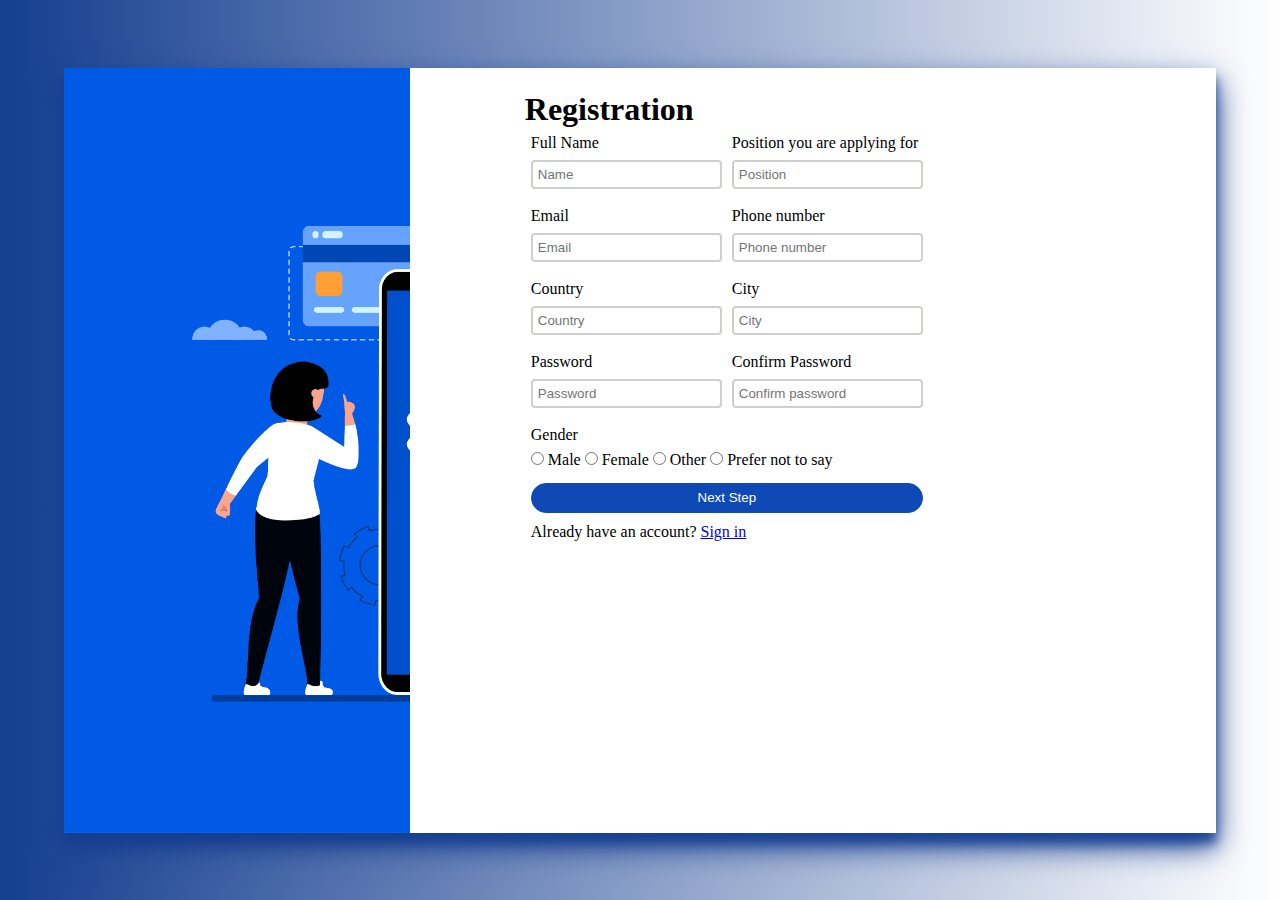
==== task1/index.html @ 70bc5672 "task1 completed" ====
<!DOCTYPE html>
<html lang="en">
  <head>
    <meta charset="UTF-8" />
    <meta http-equiv="X-UA-Compatible" content="IE=edge" />
    <meta name="viewport" content="width=device-width, initial-scale=1.0" />
    <link rel="stylesheet" href="style.css" />
    <title>Registration</title>
  </head>
  <body>
    <div class="box">
      <div class="container">
        <div class="sm-box1">
        </div>
        <div class="sm-box2">
          <h1>Registration</h1>
          <form action="">
            <table>
              <tr>
                <td>
                  <label for="">Full Name</label><br />
                  <input type="text" placeholder="Name" required />
                </td>
                <td>
                  <label for="">Position you are applying for</label><br />
                  <input type="text" placeholder="Position" required />
                </td>
              </tr>
              <tr>
                <td>
                  <label for="">Email</label><br />
                  <input type="Email" placeholder="Email" required />
                </td>
                <td>
                  <label for="">Phone number</label><br />
                  <input type="number" placeholder="Phone number" required />
                </td>
              </tr>
              <tr>
                <td>
                  <label for="">Country</label><br />
                  <input type="text" placeholder="Country" />
                </td>
                <td>
                  <label for="">City</label><br />
                  <input type="text" placeholder="City" required />
                </td>
              </tr>
              <tr>
                <td>
                  <label for="">Password</label><br />
                  <input type="password" placeholder="Password" required />
                </td>
                <td>
                  <label for="">Confirm Password</label><br />
                  <input
                    type="password"
                    placeholder="Confirm password"
                    required
                  />
                </td>
              </tr>
              <tr>
                <td colspan="2">
                  <label for="">Gender</label> <br />
                  <input type="radio" id="male" name="gender" />
                  <label for="male">Male</label>
                  <input type="radio" id="female" name="gender" />
                  <label for="female">Female</label>
                  <input type="radio" id="other" name="gender" />
                  <label for="other">Other</label>
                  <input type="radio" id="prefer not to say" name="gender" />
                  <label for="prefer not to say">Prefer not to say</label><br />
                </td>
              </tr>
              <tr>
                <td colspan="2">
                  <button>Next Step</button>
                </td>
              </tr>
              <tr>
                <td colspan="2">
                  Already have an account? <a href="#">Sign in</a>
                </td>
              </tr>
            </table>
          </form>
        </div>
      </div>
    </div>
  </body>
</html>
---- task1/style.css ----
* {
  margin: 0;
  padding: 0;
  box-sizing: border-box;
}
body {
  display: flex;
  height: 100vh;
  justify-content: center;
  align-items: center;

  background-image: linear-gradient(
    to left,
    rgba(255, 0, 0, 0),
    rgb(21, 62, 144)
  );
}
.box {
  width: 90vw;
  height: 85vh;
  position: relative;
  background-color: #fff;
  box-shadow: 0 14px 28px rgba(21, 62, 144, 1),
    0 10px 10px rgba(21, 62, 144, 0.8);
}
.container .sm-box1,
.sm-box2 {
  display: inline-block;
}
.sm-box1 {
  position: absolute;
  top: 0;
  width: 30%;
  height: 100%;
  background-image: url("./login.jpg");
  background-repeat: no-repeat;
  background-size: cover;
}
.sm-box2 {
  margin-left: 40%;
  margin-top: 2%;
}
input {
  padding: 5px;
  margin: 8px 0;
  border: 2px solid #cdd0cb;
  border-radius: 4px;
  color: #cdd0cb;
}
td {
  padding: 4px;
}
button{
    border-radius: 15px;
    background-color: #0e49b5;
    color: #fff;
    width: 100%;
    height: 30px;
    border: 1px solid #0e49b5;
}
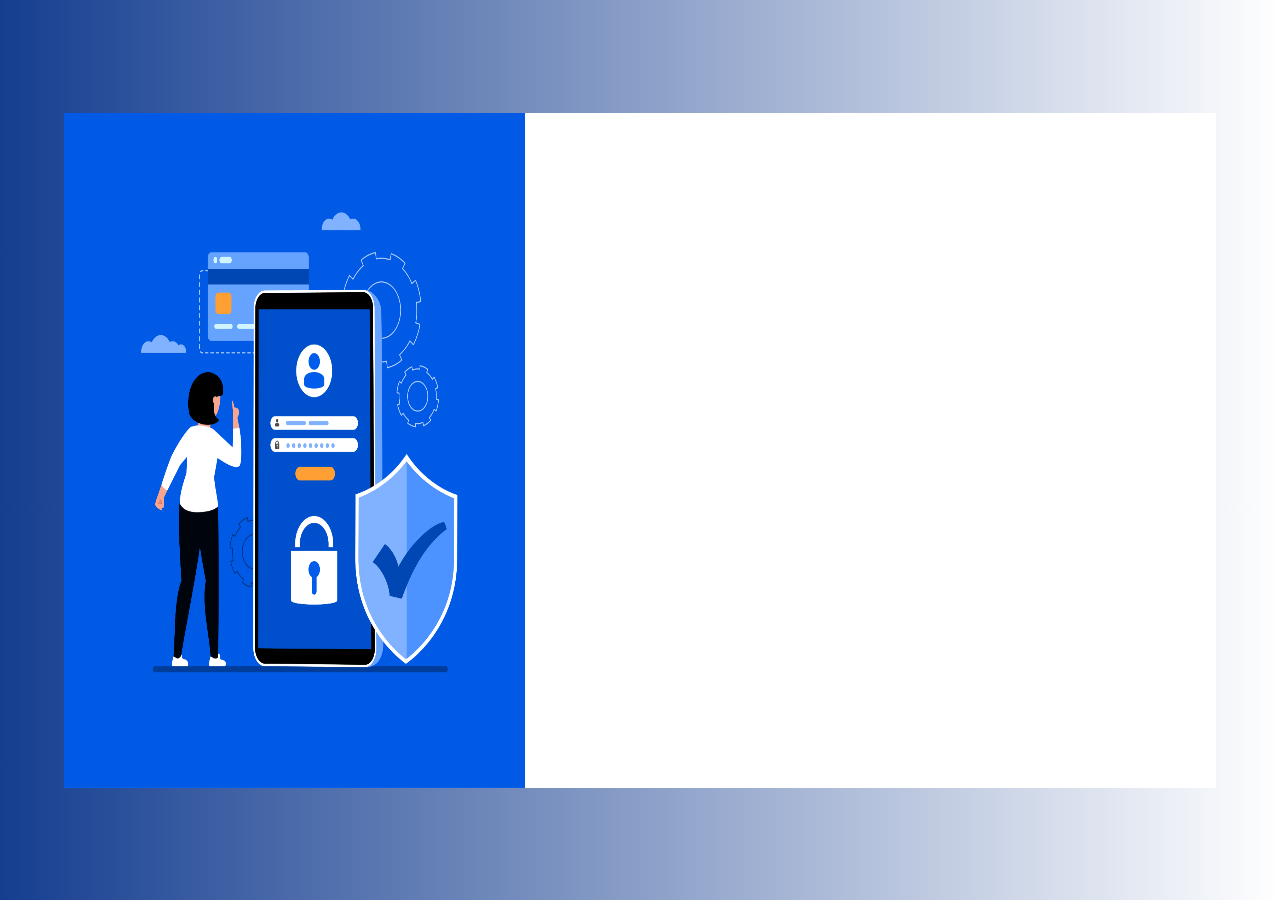
==== commit d104d4f4: "completed layout" ====
--- a/task1/index.html
+++ b/task1/index.html
@@ -1,92 +1,31 @@
 <!DOCTYPE html>
 <html lang="en">
-  <head>
-    <meta charset="UTF-8" />
-    <meta http-equiv="X-UA-Compatible" content="IE=edge" />
-    <meta name="viewport" content="width=device-width, initial-scale=1.0" />
-    <link rel="stylesheet" href="style.css" />
-    <title>Registration</title>
-  </head>
-  <body>
-    <div class="box">
-      <div class="container">
-        <div class="sm-box1">
-        </div>
-        <div class="sm-box2">
-          <h1>Registration</h1>
-          <form action="">
-            <table>
-              <tr>
-                <td>
-                  <label for="">Full Name</label><br />
-                  <input type="text" placeholder="Name" required />
-                </td>
-                <td>
-                  <label for="">Position you are applying for</label><br />
-                  <input type="text" placeholder="Position" required />
-                </td>
-              </tr>
-              <tr>
-                <td>
-                  <label for="">Email</label><br />
-                  <input type="Email" placeholder="Email" required />
-                </td>
-                <td>
-                  <label for="">Phone number</label><br />
-                  <input type="number" placeholder="Phone number" required />
-                </td>
-              </tr>
-              <tr>
-                <td>
-                  <label for="">Country</label><br />
-                  <input type="text" placeholder="Country" />
-                </td>
-                <td>
-                  <label for="">City</label><br />
-                  <input type="text" placeholder="City" required />
-                </td>
-              </tr>
-              <tr>
-                <td>
-                  <label for="">Password</label><br />
-                  <input type="password" placeholder="Password" required />
-                </td>
-                <td>
-                  <label for="">Confirm Password</label><br />
-                  <input
-                    type="password"
-                    placeholder="Confirm password"
-                    required
-                  />
-                </td>
-              </tr>
-              <tr>
-                <td colspan="2">
-                  <label for="">Gender</label> <br />
-                  <input type="radio" id="male" name="gender" />
-                  <label for="male">Male</label>
-                  <input type="radio" id="female" name="gender" />
-                  <label for="female">Female</label>
-                  <input type="radio" id="other" name="gender" />
-                  <label for="other">Other</label>
-                  <input type="radio" id="prefer not to say" name="gender" />
-                  <label for="prefer not to say">Prefer not to say</label><br />
-                </td>
-              </tr>
-              <tr>
-                <td colspan="2">
-                  <button>Next Step</button>
-                </td>
-              </tr>
-              <tr>
-                <td colspan="2">
-                  Already have an account? <a href="#">Sign in</a>
-                </td>
-              </tr>
-            </table>
-          </form>
-        </div>
+<head>
+  <meta charset="UTF-8">
+  <meta http-equiv="X-UA-Compatible" content="IE=edge">
+  <meta name="viewport" content="width=device-width, initial-scale=1.0">
+  <link rel="stylesheet" href="./assets/css/style.css">
+  <title>registration</title>
+</head>
+<body>
+  <!-- container -->
+  <div class="container">
+    <!-- login -->
+    <div class="login">
+      <!-- left-side-image -->
+      <div class="login-image">
+        <img src="./assets/images/login.jpg" alt="login-image">
+
       </div>
+      <!-- input form  -->
+      <div class="form">
+
+      </div>
+      
+
     </div>
-  </body>
-</html>
+
+  </div>
+  
+</body>
+</html>--- a/task1/assets/css/style.css
+++ b/task1/assets/css/style.css
@@ -0,0 +1,35 @@
+* {
+  margin: 0;
+  padding: 0;
+  box-sizing: border-box;
+}
+.container {
+  height: 100vh;
+  background-image: linear-gradient(
+    to left,
+    rgba(255, 0, 0, 0),
+    rgb(21, 62, 144)
+  );
+
+  display: flex;
+  justify-content: center;
+  align-items: center;
+}
+
+.login {
+  background-color: #ffffff;
+  height: 75%;
+  width: 90%;
+  display: flex;
+}
+.login-image {
+  /* background-color: blueviolet; */
+  width: 40%;
+  height: auto;
+  display: flex;
+}
+img {
+  display: flex;
+  width: 100%;
+  height: auto;
+}
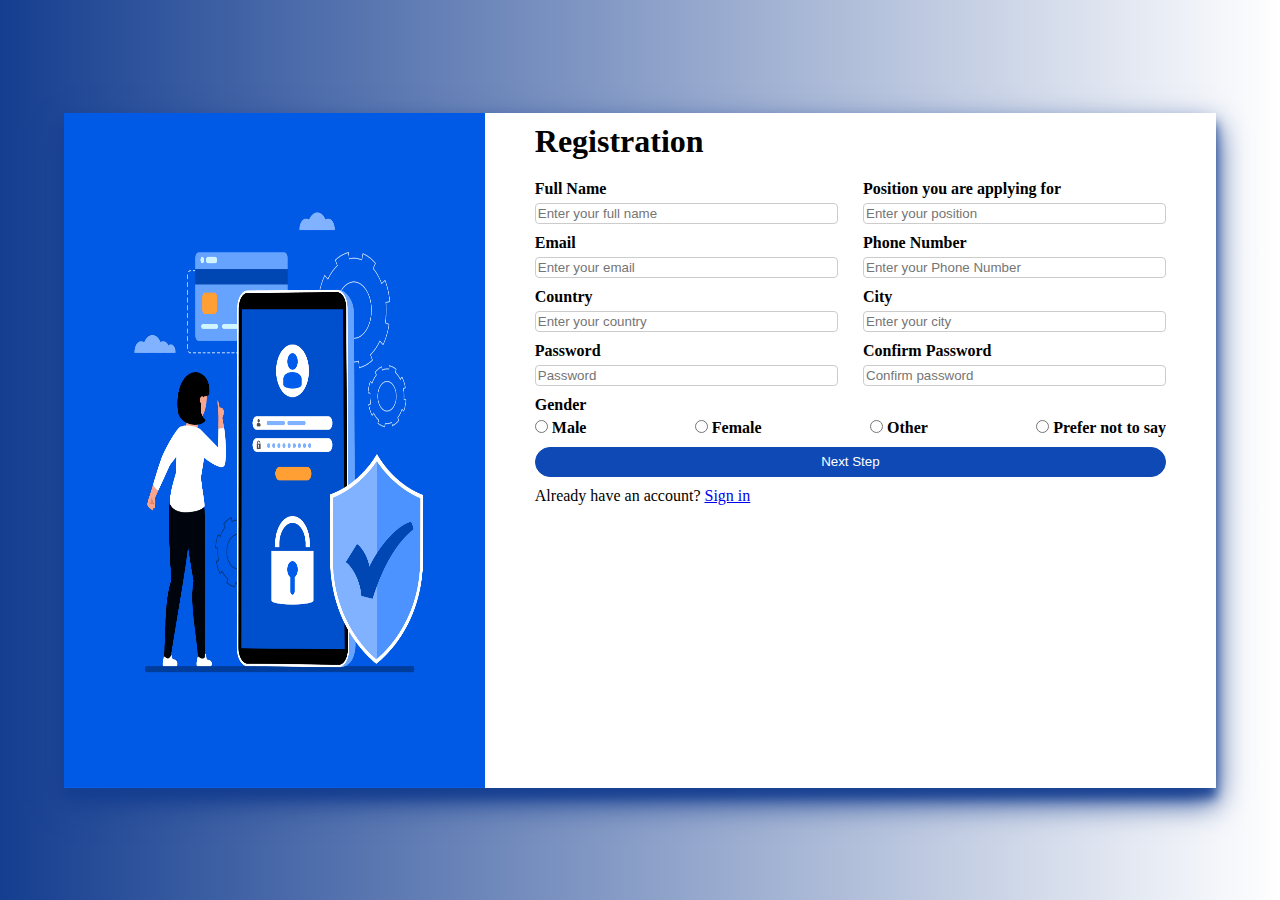
==== commit 95074479: "done2.0" ====
--- a/task1/index.html
+++ b/task1/index.html
@@ -1,31 +1,105 @@
 <!DOCTYPE html>
 <html lang="en">
-<head>
-  <meta charset="UTF-8">
-  <meta http-equiv="X-UA-Compatible" content="IE=edge">
-  <meta name="viewport" content="width=device-width, initial-scale=1.0">
-  <link rel="stylesheet" href="./assets/css/style.css">
-  <title>registration</title>
-</head>
-<body>
-  <!-- container -->
-  <div class="container">
-    <!-- login -->
-    <div class="login">
-      <!-- left-side-image -->
-      <div class="login-image">
-        <img src="./assets/images/login.jpg" alt="login-image">
+  <head>
+    <meta charset="UTF-8" />
+    <meta http-equiv="X-UA-Compatible" content="IE=edge" />
+    <meta name="viewport" content="width=device-width, initial-scale=1.0" />
+    <link rel="stylesheet" href="./assets/css/style.css" />
+    <title>registration</title>
+  </head>
+  <body>
+    <!-- container -->
+    <div class="container">
+      <!-- login -->
+      <div class="login">
+        <!-- left-side-image -->
+        <div class="login-image">
+          <img src="./assets/images/login.jpg" alt="login-image" />
+        </div>
+        <!-- input form  -->
+        <div class="form-group">
+          <h1>Registration</h1>
+          <div class="form-input">
+            <!-- row 1 -->
+            <div class="row">
+              <div class="row-col1">
+                <label class="d-block" for="fullname">Full Name</label>
+                <input type="text" id="fullname" placeholder="Enter your full name" required/>
+              </div>
+              <div class="row-col2">
+                <label class="d-block" for="position"
+                  >Position you are applying for</label
+                >
+                <input type="text" id="position" placeholder="Enter your position" required/>
+              </div>
+            </div>
+            <!-- row 2 -->
+            <div class="row">
+              <div class="row-col1">
+                <label class="d-block" for="email">Email</label>
+                <input type="email" id="email" placeholder="Enter your email" required/>
+              </div>
+              <div class="row-col2">
+                <label class="d-block" for="phonenumber">Phone Number</label>
+                <input type="number" id="phonenumber" placeholder="Enter your Phone Number" required/>
+              </div>
+            </div>
+            <!-- row 3 -->
+            <div class="row">
+              <div class="row-col1">
+                <label class="d-block" for="country">Country</label>
+                <input type="text" id="country" placeholder="Enter your country" required/>
+              </div>
+              <div class="row-col2">
+                <label class="d-block" for="city">City</label>
+                <input type="text" id="city" placeholder="Enter your city" required/>
+              </div>
+            </div>
+            <!-- row 4 -->
+            <div class="row">
+              <div class="row-col1">
+                <label class="d-block" for="password">Password</label>
+                <input type="password" id="password" placeholder="Password" required/>
+              </div>
+              <div class="row-col2">
+                <label class="d-block" for="confirmpassword"
+                  >Confirm Password</label
+                >
+                <input type="password" id="confirmpassword" placeholder="Confirm password" required/>
+              </div>
+            </div>
+            <!-- row 5 Gender -->
+            <div class="gender">
+              <label class="d-block" for="">Gender</label>
+              <div class="d-flex">
+                <div>
+                  <input type="radio" id="male" name="gender" required/>
+                  <label for="male">Male</label>
+                </div>
+                <div>
+                  <input type="radio" id="female" name="gender" required/>
+                  <label for="male">Female</label>
+                </div>
+                <div>
+                  <input type="radio" id="other" name="gender" required/>
+                  <label for="other">Other</label>
+                </div>
+                <div>
+                  <input type="radio" id="prefernottosay" name="gender" required/>
+                  <label for="prefernottosay">Prefer not to say</label>
+                </div>
+              </div>
+            </div>
 
+            <!-- row 6 button  -->
+            <div><button>Next Step</button></div>
+
+            <!-- row 7 Already have an account ? Sign in  -->
+            <div>Already have an account? <a href="#">Sign in</a></div>
+
+          </div>
+        </div>
       </div>
-      <!-- input form  -->
-      <div class="form">
-
-      </div>
-      
-
     </div>
-
-  </div>
-  
-</body>
-</html>+  </body>
+</html>
--- a/task1/assets/css/style.css
+++ b/task1/assets/css/style.css
@@ -2,6 +2,9 @@
   margin: 0;
   padding: 0;
   box-sizing: border-box;
+}
+html{
+  font-size: 16px;
 }
 .container {
   height: 100vh;
@@ -21,6 +24,8 @@
   height: 75%;
   width: 90%;
   display: flex;
+  box-shadow: 0 14px 28px rgba(21, 62, 144, 1),
+    0 10px 10px rgba(21, 62, 144, 0.8);
 }
 .login-image {
   /* background-color: blueviolet; */
@@ -33,3 +38,67 @@
   width: 100%;
   height: auto;
 }
+
+.form-group{
+  margin: 10px 50px;
+  width: 60%;
+}
+.form-group h1{
+  margin: 0 0 20px 0;
+}
+.d-block{
+  display: block;
+}
+.d-flex{
+  display: flex;
+  justify-content: space-between;
+}
+.row{
+  display: flex;
+  justify-content: space-between;
+  margin-bottom: 10px;
+}
+
+.row-col1{
+  width: 48%;
+}
+
+.row-col2{
+  width: 48%;
+}
+.row input{
+  width: 100%;
+}
+.gender{
+  
+}
+label{
+  font-weight: bold;
+  margin-bottom: 5px;
+}
+button{
+  border-radius: 15px;
+  background-color: #0e49b5;
+  color: #fff;
+  width: 100%;
+  height: 30px;
+  border: 1px solid #0e49b5;
+  outline: none;
+  margin: 10px 0;
+}
+
+h1{
+  font-size: 2rem;
+}
+
+@media only screen and (max-width: 950px){
+  html{
+    font-size: 8px;
+  }
+
+}
+input[type=text],input[type=email],input[type=password],input[type=number]{
+  padding: 2px;
+  border: 1px solid #ccc;
+  border-radius: 4px;
+}
